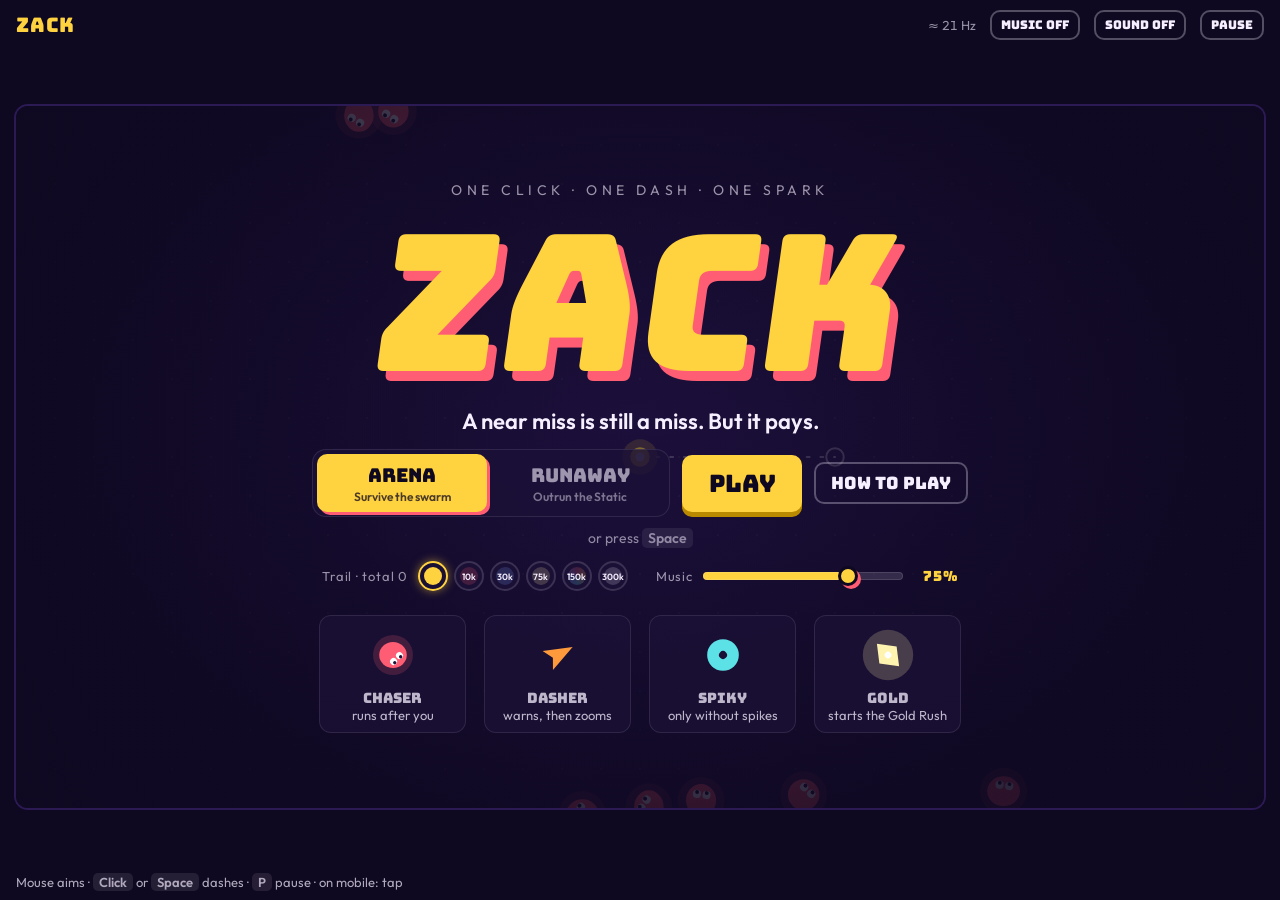
==== index.html @ 731ce170 "Neuer Modus Runaway (Endlos-Runner), Original heißt jetzt Arena - Moduswahl Arena/Runaway im Menü, e" ====
<!DOCTYPE html>
<html lang="en">
<head>
<meta charset="utf-8">
<meta name="viewport" content="width=device-width, initial-scale=1">
<title>Zack</title>
<link rel="preconnect" href="https://fonts.googleapis.com">
<link rel="preconnect" href="https://fonts.gstatic.com" crossorigin>
<link href="https://fonts.googleapis.com/css2?family=Bungee&family=Outfit:wght@400;600&display=swap" rel="stylesheet">
<link rel="stylesheet" href="css/style.css">
</head>
<body>
<div class="bar">
  <span class="name">ZACK</span>
  <span id="hz">– Hz</span>
  <button class="ghost" id="mus">Music off</button>
  <button class="ghost" id="snd">Sound off</button>
  <button class="ghost" id="pz">Pause</button>
</div>
<main id="main">
  <div class="stage" id="stage">
    <canvas id="cv" aria-label="Arena"></canvas>
    <div class="overlay menu-on" id="ov">
     <div class="screen" id="ovMenu">
      <p class="kicker">One click · one dash · one spark</p>
      <h1 class="logo" aria-label="Zack"><span style="--i:0">Z</span><span style="--i:1">A</span><span style="--i:2">C</span><span style="--i:3">K</span><i class="zap" aria-hidden="true"></i></h1>
      <p class="sub" id="tag">One click, one dash. Miss and you're a sitting duck.</p>
      <p class="best" id="mBest" hidden>Best <b id="mBestV">0</b></p>
      <div class="row">
        <div class="modes nostart" id="modes" role="radiogroup" aria-label="Mode">
          <button class="mode" role="radio" data-m="arena">Arena<small>Survive the swarm</small></button>
          <button class="mode" role="radio" data-m="run">Runaway<small>Outrun the Static</small></button>
        </div>
        <button class="primary" id="go">Play</button>
        <button class="ghost big" id="how" aria-expanded="false">How to play</button>
      </div>
      <p class="press">or press <kbd>Space</kbd></p>
      <div class="prefs">
        <div class="skins nostart" id="skins" role="radiogroup" aria-label="Trail color"></div>
        <label class="vol nostart" for="vol"><span>Music</span><input type="range" id="vol" min="0" max="100" step="1" value="75"><output id="volV" for="vol">75%</output></label>
      </div>
      <div class="cast nostart" id="cast">
        <figure><canvas data-k="d"></canvas><figcaption><b>Chaser</b>runs after you</figcaption></figure>
        <figure><canvas data-k="r"></canvas><figcaption><b>Dasher</b>warns, then zooms</figcaption></figure>
        <figure><canvas data-k="i"></canvas><figcaption><b>Spiky</b>only without spikes</figcaption></figure>
        <figure><canvas data-k="g"></canvas><figcaption><b>Gold</b>starts the Gold Rush</figcaption></figure>
      </div>
      <ul class="rules nostart" id="ovRules" hidden>
        <li><b>Aim and click:</b> you dash through everything on the line.</li>
        <li><b>Hits</b> recharge your dash instantly. A <b>miss</b> leaves you briefly defenseless.</li>
        <li><b>Keep the combo:</b> every 5 hits raise the multiplier. The ring around you runs down.</li>
        <li><b>Point blank pays double:</b> wait until the last moment for ×2.</li>
        <li>A <b>close call</b> earns points and time. When your combo runs out, it gets <b>cashed in</b>.</li>
        <li>At <b>×5, ×10, ×15</b> you hit <b>Overdrive</b>: longer dashes, no cooldown after misses.</li>
        <li>Only hit the icy-blue <b>Spikies</b> when their spikes are in. <b>Gold</b> starts the <b>Gold Rush</b>.</li>
        <li>A hit while the ring is <b>red</b>: <b>Clutch!</b> Enemies wearing a <b>crown</b> are worth ×5.</li>
        <li>Wipe the field for a <b>Clean Sweep</b> bonus. Every 30 s brings a new <b>level</b>.</li>
        <li>Your points add up across all runs and unlock new <b>trail colors</b>.</li>
        <li class="r"><b>Runaway:</b> the world scrolls – keep dashing right or <b>the Static</b> swallows you.</li>
        <li class="r"><b>Lasers</b> stop your dash – aim for the gap.</li>
        <li class="r">Dash <b>on the beat</b> for <b>Perfect</b> (hits ×2). Slip away from the Static at the last second: <b>Escape!</b></li>
        <li class="r">Every 400 m a new <b>zone</b>: faster, denser – and the music climbs with you.</li>
      </ul>
     </div>
     <div class="screen" id="ovResult" hidden>
      <h1 id="ovTitle">ZACK</h1>
      <p class="sub" id="ovSub"></p>
      <dl class="stats" id="ovStats">
        <div><dt id="dA">Best combo</dt><dd id="sCombo">0</dd></div>
        <div><dt id="dB">Kills</dt><dd id="sKills">0</dd></div>
        <div><dt id="dC">Accuracy</dt><dd id="sAcc">0%</dd></div>
        <div><dt id="dD">Time</dt><dd id="sTime">0 s</dd></div>
      </dl>
      <p class="unlock" id="ovUnlock"></p>
      <div class="row">
        <button class="primary" id="again">Again</button>
        <button class="ghost big" id="toMenu">Menu</button>
      </div>
     </div>
    </div>
  </div>
</main>
<div class="bar">
  <span class="hint">Mouse aims · <kbd>Click</kbd> or <kbd>Space</kbd> dashes · <kbd>P</kbd> pause · on mobile: tap</span>
</div>

<script src="js/core.js"></script>
<script src="js/music.js"></script>
<script src="js/rules.js"></script>
<script src="js/runaway.js"></script>
<script src="js/menu.js"></script>
<script src="js/update.js"></script>
<script src="js/render.js"></script>
<script src="js/main.js"></script>
</body>
</html>
---- css/style.css ----
/* Nachtviolette Arena, ein gelber Funke, korallrote Gegner. Eine Welt, ein Theme.
   Layout: schmale Kopfzeile, 16:9-Arena füllt den Rest, Hinweiszeile unten. */
:root{
  color-scheme:dark;
  --night:#0e0820;
  --arena:#1b1036;
  --spark:#ffd23f;
  --foe:#ff5d73;
  --ice:#5ce1e6;
  --ink:#f6efff;
  --font-display:"Bungee","Arial Black",Impact,sans-serif;
  --font-body:"Outfit",system-ui,-apple-system,"Segoe UI",sans-serif;
}
*{box-sizing:border-box}
html,body{height:100%;margin:0}
body{background:var(--night);color:var(--ink);font-family:var(--font-body);display:flex;flex-direction:column;gap:8px;padding:10px 16px;overflow:hidden;-webkit-user-select:none;user-select:none}
.bar{display:flex;flex-wrap:wrap;align-items:center;gap:6px 14px;font-size:13px}
.bar .name{font-family:var(--font-display);font-size:20px;color:var(--spark);margin-right:auto;letter-spacing:.04em}
.bar .hint{margin-right:auto;opacity:.7}
#hz{opacity:.6;font-variant-numeric:tabular-nums;min-width:7ch;text-align:right}
main{flex:1;min-height:0;display:grid;place-items:center}
.stage{position:relative;border-radius:12px;overflow:hidden;background:var(--arena);box-shadow:0 0 0 2px #2c1a55}
canvas{display:block;width:100%;height:100%;cursor:crosshair;touch-action:none}
.overlay{position:absolute;inset:0;display:flex;flex-direction:column;align-items:center;justify-content:center;gap:clamp(6px,1.4vw,14px);padding:4%;text-align:center;background:rgba(14,8,32,.78)}
.overlay[hidden]{display:none}
.overlay h1{font-family:var(--font-display);font-weight:400;margin:0;line-height:.95;font-size:clamp(34px,9vw,110px);color:var(--spark);transform:skewX(-8deg);text-shadow:.05em .05em 0 var(--foe);text-wrap:balance}
.overlay .sub{margin:0;font-size:clamp(14px,2.1vw,22px);font-weight:600;max-width:40ch}
.overlay .rules{margin:0;padding:0;list-style:none;display:grid;gap:4px;font-size:clamp(12px,1.6vw,17px);opacity:.9;max-width:52ch}
.overlay .rules b{color:var(--spark);font-weight:600}
.stats{display:grid;grid-template-columns:repeat(4,auto);gap:4px clamp(14px,3vw,36px);font-variant-numeric:tabular-nums}
.stats[hidden]{display:none}
.stats div{display:flex;flex-direction:column-reverse;align-items:center}
.stats dt{font-size:clamp(10px,1.2vw,13px);text-transform:uppercase;letter-spacing:.1em;opacity:.65}
.stats dd{margin:0;font-family:var(--font-display);font-size:clamp(16px,2.6vw,30px)}
button{font-family:var(--font-display);border:0;border-radius:10px;cursor:pointer;touch-action:manipulation}
button:focus-visible{outline:3px solid var(--ice);outline-offset:3px}
button.primary{font-size:clamp(16px,2.4vw,24px);padding:.55em 1.1em;color:var(--night);background:var(--spark);box-shadow:0 5px 0 #b98a00}
button.primary:active{transform:translateY(4px);box-shadow:0 1px 0 #b98a00}
button.ghost{font-size:12px;padding:7px 11px;background:transparent;color:var(--ink);box-shadow:inset 0 0 0 2px rgba(246,239,255,.3)}
kbd{font-family:var(--font-body);font-weight:600;background:rgba(246,239,255,.14);border-radius:5px;padding:1px 6px}
/* ---------- Menü ---------- */
.overlay{overflow:auto}
.overlay.menu-on{background:radial-gradient(ellipse at 50% 45%,rgba(14,8,32,.5),rgba(14,8,32,.88) 75%)}
.screen{display:flex;flex-direction:column;align-items:center;gap:inherit;max-width:100%;margin:auto 0}
.overlay{justify-content:flex-start}
.overlay.how .logo{font-size:clamp(34px,7vw,84px)}
.overlay.how .kicker,.overlay.how #tag,.overlay.how .press,.overlay.how .best{display:none}
.overlay.how .rules{max-width:min(92ch,100%);grid-template-columns:1fr 1fr;column-gap:24px;font-size:clamp(11px,1.4vw,15px)}
@media (max-width:640px){.overlay.how .rules{grid-template-columns:1fr}}
/* Kleines Spielfeld (z. B. Handy hochkant): nur Logo, Spruch und Knöpfe */
.stage{container-type:size}
@container (max-height:420px){
  .kicker,.press,.cast{display:none!important}
  .overlay h1.logo{font-size:30cqh}
  .overlay:not(.how) #tag{font-size:max(12px,6cqh)}
}
.screen[hidden]{display:none}
.kicker{margin:0;font-size:clamp(10px,1.3vw,14px);letter-spacing:.32em;text-transform:uppercase;opacity:.6}
.overlay h1.logo{position:relative;font-size:clamp(56px,15vw,190px);padding:0 .12em;text-shadow:none}
.logo span{display:inline-block;text-shadow:.05em .05em 0 var(--foe);
  animation:pop .55s cubic-bezier(.2,1.7,.4,1) calc(var(--i)*80ms) both,kick 3.2s calc(1.1s + var(--i)*45ms) infinite}
.zap{position:absolute;left:-6%;right:-6%;top:52%;height:.075em;border-radius:1em;pointer-events:none;
  background:linear-gradient(90deg,transparent,#fff 30%,var(--spark) 70%,transparent);box-shadow:0 0 .25em var(--spark);
  transform-origin:left center;transform:rotate(-7deg) scaleX(0);animation:zap 3.2s 1s infinite}
@keyframes pop{0%{transform:translateY(.5em) scale(.3);opacity:0}100%{transform:none;opacity:1}}
@keyframes kick{0%,10%,100%{transform:none;color:var(--spark)}4%{transform:translateY(-.07em) scale(1.08);color:#fff}}
@keyframes zap{0%{transform:rotate(-7deg) scaleX(0);opacity:1}5%{transform:rotate(-7deg) scaleX(1);opacity:1}14%,100%{transform:rotate(-7deg) scaleX(1);opacity:0}}
.best{margin:0;font-size:clamp(12px,1.5vw,16px);padding:.3em .9em;border-radius:99px;background:rgba(255,210,63,.12);box-shadow:inset 0 0 0 1px rgba(255,210,63,.4)}
.best b{font-family:var(--font-display);font-weight:400;color:var(--spark);margin-left:.4em}
.row{display:flex;flex-wrap:wrap;gap:12px;justify-content:center;align-items:center}
button.ghost.big{font-size:clamp(13px,1.7vw,17px);padding:.6em 1em}
.press{margin:-2px 0 0;font-size:clamp(11px,1.3vw,14px);opacity:.55;animation:blink 1.6s ease-in-out infinite}
@keyframes blink{50%{opacity:.25}}
.cast{display:grid;grid-template-columns:repeat(4,minmax(0,1fr));gap:clamp(6px,1.5vw,18px);margin-top:clamp(2px,1vw,10px)}
.cast[hidden]{display:none}
.cast figure{margin:0;display:flex;flex-direction:column;align-items:center;gap:4px;padding:clamp(6px,1vw,10px) clamp(6px,1.2vw,14px);
  border-radius:12px;background:rgba(27,16,54,.75);box-shadow:inset 0 0 0 1px rgba(246,239,255,.1)}
.cast canvas{width:clamp(36px,5vw,60px);height:clamp(36px,5vw,60px);cursor:default}
.cast figcaption{font-size:clamp(10px,1.2vw,13px);opacity:.75;line-height:1.25}
.cast figcaption b{display:block;font-family:var(--font-display);font-weight:400;font-size:1.1em;color:var(--ink);opacity:1}
.rules{padding:clamp(8px,1.4vw,14px) clamp(12px,2vw,20px)!important;border-radius:12px;background:rgba(27,16,54,.75);text-align:left}
.rules[hidden]{display:none}
@media (prefers-reduced-motion:reduce){.logo span,.press{animation:none}.zap{display:none}}
/* ---------- Spurfarben ---------- */
.skins{display:flex;flex-wrap:wrap;align-items:center;justify-content:center;gap:6px}
.skins .lbl{font-size:clamp(10px,1.2vw,13px);opacity:.6;margin-right:4px;letter-spacing:.06em}
button.skin{position:relative;width:30px;height:30px;padding:0;border-radius:50%;background:rgba(27,16,54,.8);box-shadow:inset 0 0 0 2px rgba(246,239,255,.15)}
button.skin i{position:absolute;inset:6px;border-radius:50%}
button.skin.on{box-shadow:inset 0 0 0 2px var(--spark),0 0 10px rgba(255,210,63,.5)}
button.skin:disabled{cursor:not-allowed}
button.skin:disabled i{opacity:.18}
button.skin small{position:absolute;inset:0;display:grid;place-items:center;font-family:var(--font-body);font-weight:600;font-size:9px;color:var(--ink)}
.overlay.how .skins{display:none}
.unlock{margin:0;font-size:clamp(12px,1.5vw,16px);opacity:.8}
.unlock b{color:var(--spark)}
.unlock.new{opacity:1;padding:.35em .9em;border-radius:99px;background:rgba(255,210,63,.14);box-shadow:inset 0 0 0 1px rgba(255,210,63,.5);animation:blink 1.2s ease-in-out 3}
/* ---------- Moduswahl ---------- */
.modes{display:flex;gap:8px;padding:5px;border-radius:14px;background:rgba(27,16,54,.8);box-shadow:inset 0 0 0 1px rgba(246,239,255,.1)}
button.mode{display:flex;flex-direction:column;align-items:center;gap:1px;min-width:clamp(110px,15vw,170px);padding:.45em 1em;font-size:clamp(14px,1.8vw,19px);
  color:var(--ink);background:transparent;border-radius:10px;opacity:.6;transition:opacity .15s,background .15s}
button.mode small{font-family:var(--font-body);font-weight:600;font-size:clamp(10px,1.1vw,12px);opacity:.75}
button.mode:hover{opacity:.9}
button.mode[aria-checked="true"]{opacity:1;color:var(--night);background:var(--spark);box-shadow:3px 3px 0 var(--foe)}
.overlay.how .modes{display:none}
#ovRules li.r{display:none}
.overlay.m-run #ovRules li.r{display:list-item}
/* ---------- Musik-Regler ---------- */
.prefs{display:flex;flex-wrap:wrap;align-items:center;justify-content:center;gap:8px clamp(14px,2.5vw,28px)}
.overlay.how .prefs{display:none}
.vol{display:flex;align-items:center;gap:10px;font-size:clamp(10px,1.2vw,13px);letter-spacing:.06em;cursor:default}
.vol span{opacity:.6}
.vol output{font-family:var(--font-display);font-size:clamp(11px,1.3vw,14px);color:var(--spark);min-width:4.5ch;text-align:right;font-variant-numeric:tabular-nums}
.vol input{--v:75%;-webkit-appearance:none;appearance:none;width:clamp(120px,18vw,200px);height:22px;margin:0;background:transparent;cursor:pointer}
.vol input:focus-visible{outline:3px solid var(--ice);outline-offset:4px;border-radius:99px}
.vol input::-webkit-slider-runnable-track{height:8px;border-radius:99px;background:linear-gradient(90deg,var(--spark) var(--v),rgba(246,239,255,.14) var(--v));box-shadow:inset 0 0 0 1px rgba(246,239,255,.12)}
.vol input::-moz-range-track{height:8px;border-radius:99px;background:rgba(246,239,255,.14)}
.vol input::-moz-range-progress{height:8px;border-radius:99px;background:var(--spark)}
.vol input::-webkit-slider-thumb{-webkit-appearance:none;width:20px;height:20px;margin-top:-6px;border-radius:50%;background:var(--spark);border:3px solid var(--night);box-shadow:3px 3px 0 var(--foe)}
.vol input::-moz-range-thumb{width:14px;height:14px;border-radius:50%;background:var(--spark);border:3px solid var(--night);box-shadow:3px 3px 0 var(--foe)}
.vol input:active::-webkit-slider-thumb{transform:scale(1.15)}
.vol.off output{color:var(--ink);opacity:.5}
.overlay.how .vol{display:none}
@container (max-height:420px){.skins,.vol{display:none!important}}
@container (max-height:600px){.kicker{display:none}}
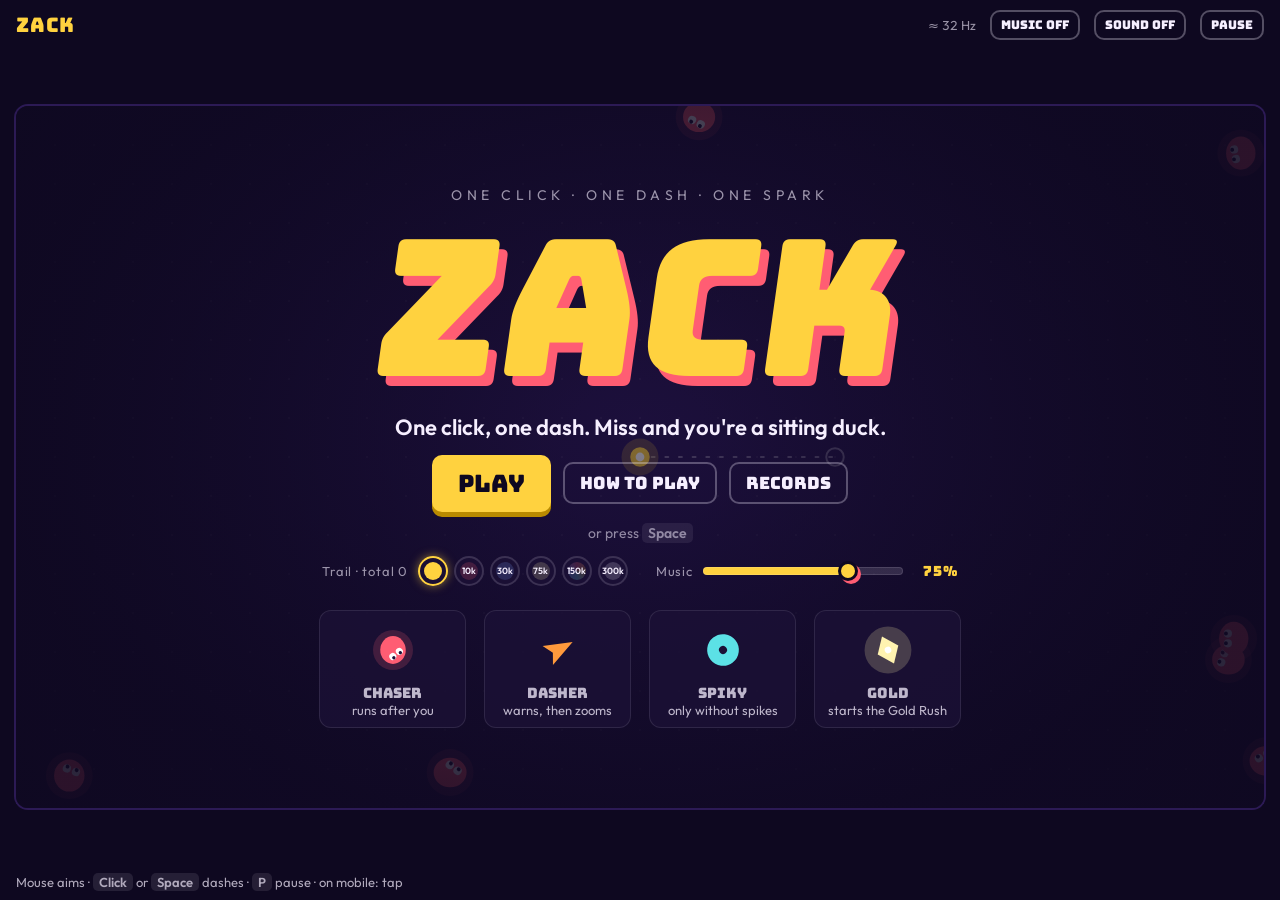
==== commit f3956dbf: "Arena in Wellen, Shockwave, Records-Seite - Wellen statt Levels: Welle endet beim Räumen, Zeit gegen" ====
--- a/index.html
+++ b/index.html
@@ -27,12 +27,9 @@
       <p class="sub" id="tag">One click, one dash. Miss and you're a sitting duck.</p>
       <p class="best" id="mBest" hidden>Best <b id="mBestV">0</b></p>
       <div class="row">
-        <div class="modes nostart" id="modes" role="radiogroup" aria-label="Mode">
-          <button class="mode" role="radio" data-m="arena">Arena<small>Survive the swarm</small></button>
-          <button class="mode" role="radio" data-m="run">Runaway<small>Outrun the Static</small></button>
-        </div>
         <button class="primary" id="go">Play</button>
         <button class="ghost big" id="how" aria-expanded="false">How to play</button>
+        <button class="ghost big" id="rec">Records</button>
       </div>
       <p class="press">or press <kbd>Space</kbd></p>
       <div class="prefs">
@@ -54,23 +51,26 @@
         <li>At <b>×5, ×10, ×15</b> you hit <b>Overdrive</b>: longer dashes, no cooldown after misses.</li>
         <li>Only hit the icy-blue <b>Spikies</b> when their spikes are in. <b>Gold</b> starts the <b>Gold Rush</b>.</li>
         <li>A hit while the ring is <b>red</b>: <b>Clutch!</b> Enemies wearing a <b>crown</b> are worth ×5.</li>
-        <li>Wipe the field for a <b>Clean Sweep</b> bonus. Every 30 s brings a new <b>level</b>.</li>
+        <li>Enemies come in <b>waves</b>. Clear a wave fast: <b>time bonus</b> – beat the <b>par time</b> and the next wave brings a <b>Shockwave</b>.</li>
+        <li>Grab the icy crystal: your next dash <b>explodes</b> where it lands and takes everything around with it.</li>
         <li>Your points add up across all runs and unlock new <b>trail colors</b>.</li>
-        <li class="r"><b>Runaway:</b> the world scrolls – keep dashing right or <b>the Static</b> swallows you.</li>
-        <li class="r"><b>Lasers</b> stop your dash – aim for the gap.</li>
-        <li class="r">Dash <b>on the beat</b> for <b>Perfect</b> (hits ×2). Slip away from the Static at the last second: <b>Escape!</b></li>
-        <li class="r">Every 400 m a new <b>zone</b>: faster, denser – and the music climbs with you.</li>
       </ul>
+     </div>
+     <div class="screen recs nostart" id="ovRecords" hidden>
+      <div class="rhead"><h2 class="rtitle">Records</h2><button class="ghost big" id="recBack">Back</button></div>
+      <div id="recBody"></div>
      </div>
      <div class="screen" id="ovResult" hidden>
       <h1 id="ovTitle">ZACK</h1>
       <p class="sub" id="ovSub"></p>
       <dl class="stats" id="ovStats">
-        <div><dt id="dA">Best combo</dt><dd id="sCombo">0</dd></div>
-        <div><dt id="dB">Kills</dt><dd id="sKills">0</dd></div>
-        <div><dt id="dC">Accuracy</dt><dd id="sAcc">0%</dd></div>
-        <div><dt id="dD">Time</dt><dd id="sTime">0 s</dd></div>
+        <div><dt>Wave</dt><dd id="sWave">1</dd></div>
+        <div><dt>Best combo</dt><dd id="sCombo">0</dd></div>
+        <div><dt>Kills</dt><dd id="sKills">0</dd></div>
+        <div><dt>Accuracy</dt><dd id="sAcc">0%</dd></div>
+        <div><dt>Time</dt><dd id="sTime">0 s</dd></div>
       </dl>
+      <p class="news" id="ovNews" hidden></p>
       <p class="unlock" id="ovUnlock"></p>
       <div class="row">
         <button class="primary" id="again">Again</button>
@@ -87,7 +87,8 @@
 <script src="js/core.js"></script>
 <script src="js/music.js"></script>
 <script src="js/rules.js"></script>
-<script src="js/runaway.js"></script>
+<script src="js/waves.js"></script>
+<script src="js/records.js"></script>
 <script src="js/menu.js"></script>
 <script src="js/update.js"></script>
 <script src="js/render.js"></script>
--- a/css/style.css
+++ b/css/style.css
@@ -27,7 +27,7 @@
 .overlay .sub{margin:0;font-size:clamp(14px,2.1vw,22px);font-weight:600;max-width:40ch}
 .overlay .rules{margin:0;padding:0;list-style:none;display:grid;gap:4px;font-size:clamp(12px,1.6vw,17px);opacity:.9;max-width:52ch}
 .overlay .rules b{color:var(--spark);font-weight:600}
-.stats{display:grid;grid-template-columns:repeat(4,auto);gap:4px clamp(14px,3vw,36px);font-variant-numeric:tabular-nums}
+.stats{display:grid;grid-template-columns:repeat(5,auto);gap:4px clamp(14px,3vw,36px);font-variant-numeric:tabular-nums}
 .stats[hidden]{display:none}
 .stats div{display:flex;flex-direction:column-reverse;align-items:center}
 .stats dt{font-size:clamp(10px,1.2vw,13px);text-transform:uppercase;letter-spacing:.1em;opacity:.65}
@@ -94,16 +94,36 @@
 .unlock{margin:0;font-size:clamp(12px,1.5vw,16px);opacity:.8}
 .unlock b{color:var(--spark)}
 .unlock.new{opacity:1;padding:.35em .9em;border-radius:99px;background:rgba(255,210,63,.14);box-shadow:inset 0 0 0 1px rgba(255,210,63,.5);animation:blink 1.2s ease-in-out 3}
-/* ---------- Moduswahl ---------- */
-.modes{display:flex;gap:8px;padding:5px;border-radius:14px;background:rgba(27,16,54,.8);box-shadow:inset 0 0 0 1px rgba(246,239,255,.1)}
-button.mode{display:flex;flex-direction:column;align-items:center;gap:1px;min-width:clamp(110px,15vw,170px);padding:.45em 1em;font-size:clamp(14px,1.8vw,19px);
-  color:var(--ink);background:transparent;border-radius:10px;opacity:.6;transition:opacity .15s,background .15s}
-button.mode small{font-family:var(--font-body);font-weight:600;font-size:clamp(10px,1.1vw,12px);opacity:.75}
-button.mode:hover{opacity:.9}
-button.mode[aria-checked="true"]{opacity:1;color:var(--night);background:var(--spark);box-shadow:3px 3px 0 var(--foe)}
-.overlay.how .modes{display:none}
-#ovRules li.r{display:none}
-.overlay.m-run #ovRules li.r{display:list-item}
+/* ---------- Records ---------- */
+.recs{width:min(860px,100%);gap:12px!important}
+.overlay.rec-on{background:rgba(14,8,32,.94)}
+.rhead{display:flex;align-items:center;justify-content:space-between;gap:12px;width:100%}
+.rtitle{font-family:var(--font-display);font-weight:400;margin:0;font-size:clamp(28px,5vw,52px);color:var(--spark);transform:skewX(-8deg);text-shadow:.05em .05em 0 var(--foe)}
+.recs h3{font-family:var(--font-display);font-weight:400;font-size:clamp(12px,1.4vw,15px);letter-spacing:.08em;opacity:.7;margin:6px 0 0;align-self:flex-start}
+#recBody{display:flex;flex-direction:column;gap:10px;width:100%}
+.rcards{display:grid;grid-template-columns:repeat(auto-fit,minmax(118px,1fr));gap:8px}
+.rc{background:rgba(27,16,54,.85);border-radius:12px;padding:8px 10px;box-shadow:inset 0 0 0 1px rgba(246,239,255,.1);display:flex;flex-direction:column;align-items:center}
+.rc span{font-size:11px;letter-spacing:.08em;text-transform:uppercase;opacity:.6}
+.rc b{font-family:var(--font-display);font-weight:400;font-size:clamp(18px,2.4vw,26px);color:var(--spark)}
+.rc small{font-size:11px;opacity:.55}
+.rtw{overflow-x:auto;border-radius:12px;box-shadow:inset 0 0 0 1px rgba(246,239,255,.1)}
+.rtab{width:100%;border-collapse:collapse;font-size:clamp(11px,1.3vw,14px);font-variant-numeric:tabular-nums}
+.rtab th,.rtab td{padding:5px 10px;text-align:right;border-bottom:1px solid rgba(246,239,255,.07)}
+.rtab th{font-size:11px;letter-spacing:.08em;text-transform:uppercase;opacity:.6;font-weight:600}
+.rtab td:first-child,.rtab th:first-child{text-align:center}
+.rtab tr.first td{color:var(--spark);font-weight:600}
+.wgrid{display:grid;grid-template-columns:repeat(auto-fill,minmax(92px,1fr));gap:6px}
+.wv{background:rgba(27,16,54,.85);border-radius:10px;padding:6px 8px;display:flex;flex-direction:column;align-items:center;box-shadow:inset 0 0 0 1px rgba(246,239,255,.08)}
+.wv span{font-size:11px;opacity:.6}
+.wv b{font-family:var(--font-display);font-weight:400;font-size:16px}
+.wv small{font-size:10px;opacity:.5}
+.wv.ok{box-shadow:inset 0 0 0 1px rgba(92,225,230,.6)}
+.wv.ok b,.wv.ok small{color:var(--ice);opacity:1}
+.career{margin:2px 0 0;font-size:13px;opacity:.6;text-align:center}
+.empty{margin:20px 0;opacity:.7}
+.news{display:flex;flex-wrap:wrap;gap:6px;justify-content:center;margin:0}
+.news[hidden]{display:none}
+.news span{font-size:clamp(11px,1.3vw,14px);font-weight:600;padding:.25em .8em;border-radius:99px;background:rgba(92,225,230,.14);color:var(--ice);box-shadow:inset 0 0 0 1px rgba(92,225,230,.5)}
 /* ---------- Musik-Regler ---------- */
 .prefs{display:flex;flex-wrap:wrap;align-items:center;justify-content:center;gap:8px clamp(14px,2.5vw,28px)}
 .overlay.how .prefs{display:none}
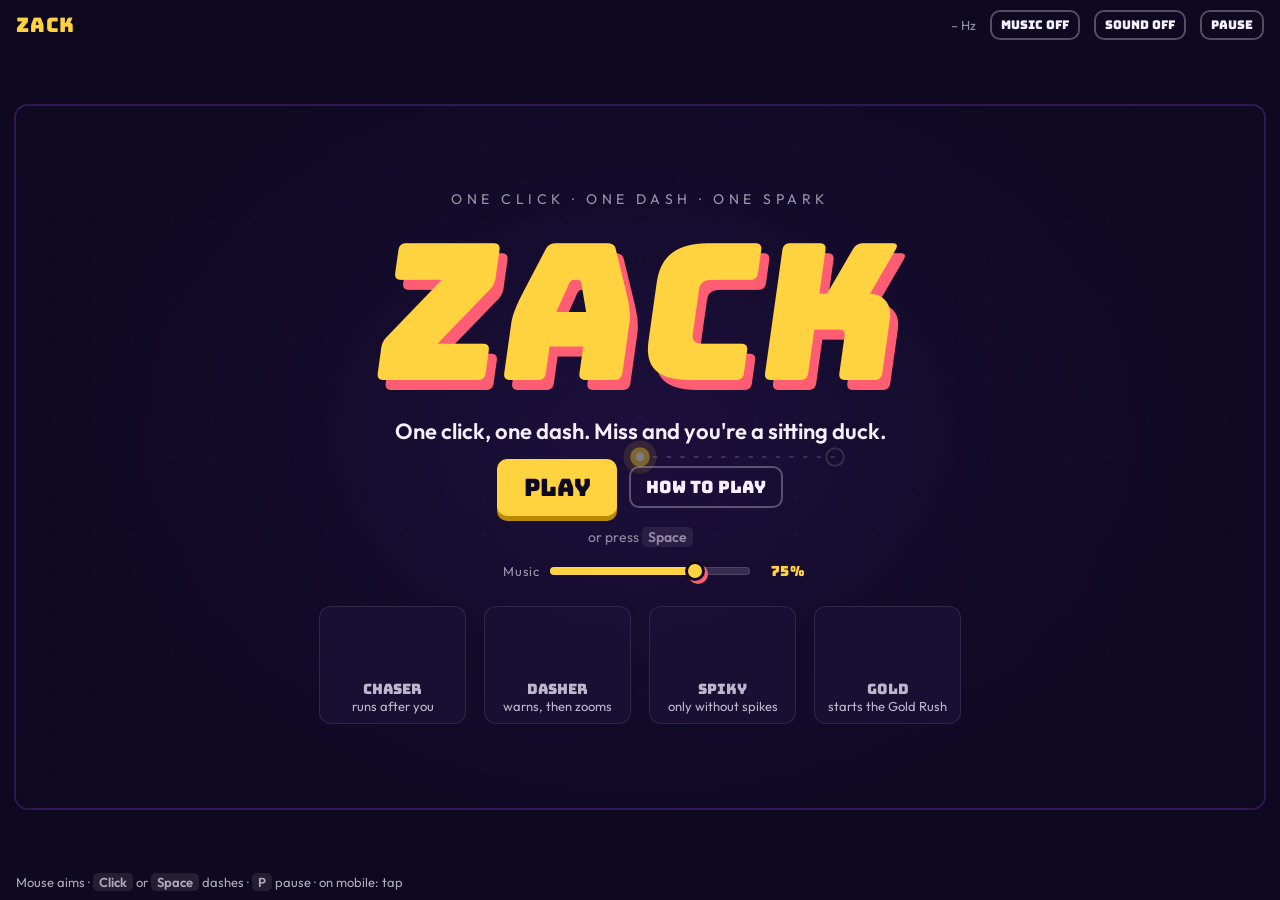
==== commit 828b2c01: "Neues seltenes Power-up: Untouchable - Weißer Stern (erstmals nach 22-32 s, dann alle 40-60 s, bleib" ====
--- a/index.html
+++ b/index.html
@@ -29,7 +29,6 @@
       <div class="row">
         <button class="primary" id="go">Play</button>
         <button class="ghost big" id="how" aria-expanded="false">How to play</button>
-        <button class="ghost big" id="rec">Records</button>
       </div>
       <p class="press">or press <kbd>Space</kbd></p>
       <div class="prefs">
@@ -51,26 +50,20 @@
         <li>At <b>×5, ×10, ×15</b> you hit <b>Overdrive</b>: longer dashes, no cooldown after misses.</li>
         <li>Only hit the icy-blue <b>Spikies</b> when their spikes are in. <b>Gold</b> starts the <b>Gold Rush</b>.</li>
         <li>A hit while the ring is <b>red</b>: <b>Clutch!</b> Enemies wearing a <b>crown</b> are worth ×5.</li>
-        <li>Enemies come in <b>waves</b>. Clear a wave fast: <b>time bonus</b> – beat the <b>par time</b> and the next wave brings a <b>Shockwave</b>.</li>
-        <li>Grab the icy crystal: your next dash <b>explodes</b> where it lands and takes everything around with it.</li>
+        <li>Wipe the field for a <b>Clean Sweep</b> bonus. Every 30 s brings a new <b>level</b>.</li>
+        <li>Rare white <b>star</b>: <b>Untouchable</b> for 6 s – enemies that touch you burst and count as hits.</li>
         <li>Your points add up across all runs and unlock new <b>trail colors</b>.</li>
       </ul>
-     </div>
-     <div class="screen recs nostart" id="ovRecords" hidden>
-      <div class="rhead"><h2 class="rtitle">Records</h2><button class="ghost big" id="recBack">Back</button></div>
-      <div id="recBody"></div>
      </div>
      <div class="screen" id="ovResult" hidden>
       <h1 id="ovTitle">ZACK</h1>
       <p class="sub" id="ovSub"></p>
       <dl class="stats" id="ovStats">
-        <div><dt>Wave</dt><dd id="sWave">1</dd></div>
         <div><dt>Best combo</dt><dd id="sCombo">0</dd></div>
         <div><dt>Kills</dt><dd id="sKills">0</dd></div>
         <div><dt>Accuracy</dt><dd id="sAcc">0%</dd></div>
         <div><dt>Time</dt><dd id="sTime">0 s</dd></div>
       </dl>
-      <p class="news" id="ovNews" hidden></p>
       <p class="unlock" id="ovUnlock"></p>
       <div class="row">
         <button class="primary" id="again">Again</button>
@@ -87,8 +80,6 @@
 <script src="js/core.js"></script>
 <script src="js/music.js"></script>
 <script src="js/rules.js"></script>
-<script src="js/waves.js"></script>
-<script src="js/records.js"></script>
 <script src="js/menu.js"></script>
 <script src="js/update.js"></script>
 <script src="js/render.js"></script>
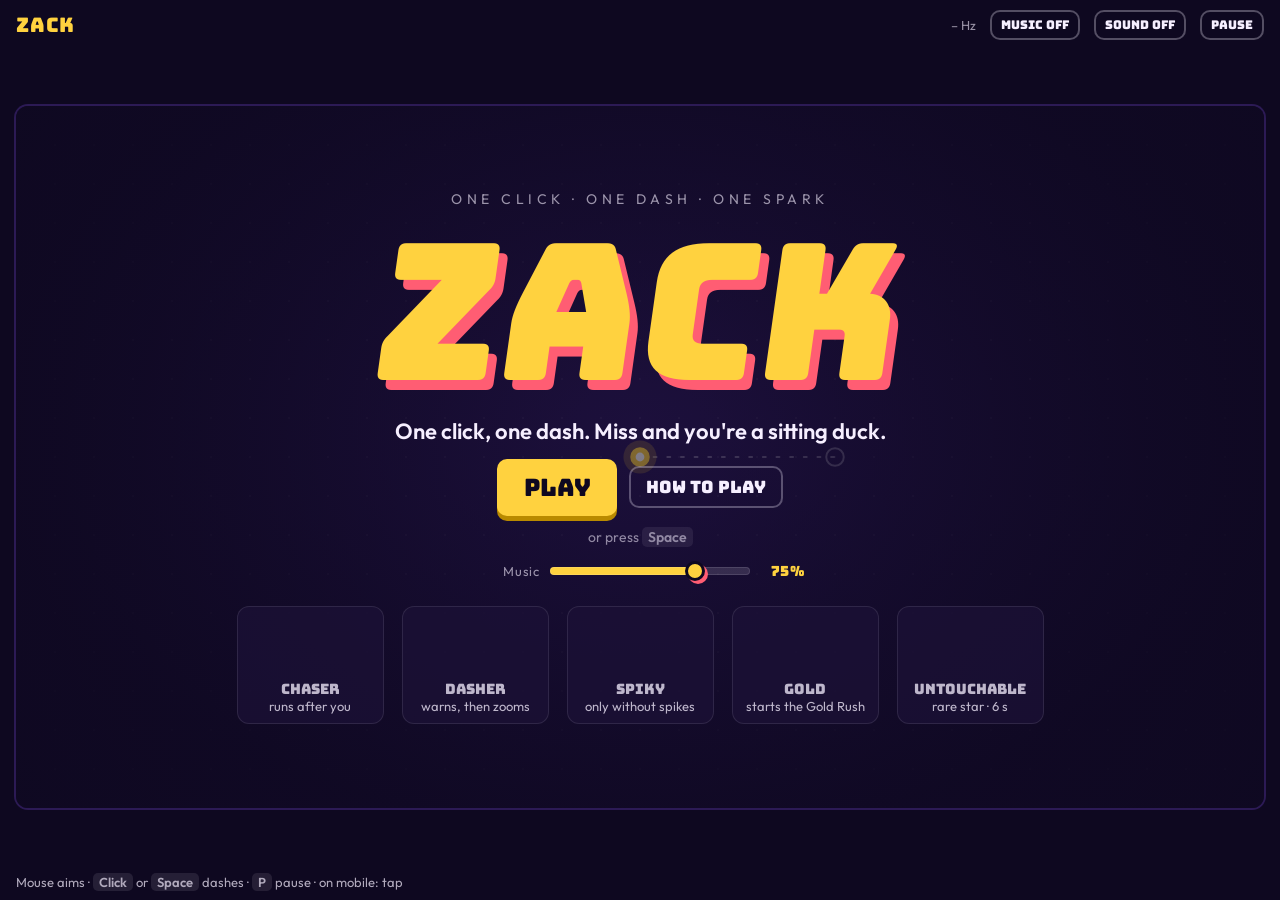
==== commit 668d693c: "Menü: Untouchable als fünfte Karte in der Gegner-Vorschau Co-Authored-By: Claude Opus 5.5 <noreply@a" ====
--- a/index.html
+++ b/index.html
@@ -40,6 +40,7 @@
         <figure><canvas data-k="r"></canvas><figcaption><b>Dasher</b>warns, then zooms</figcaption></figure>
         <figure><canvas data-k="i"></canvas><figcaption><b>Spiky</b>only without spikes</figcaption></figure>
         <figure><canvas data-k="g"></canvas><figcaption><b>Gold</b>starts the Gold Rush</figcaption></figure>
+        <figure><canvas data-k="u"></canvas><figcaption><b>Untouchable</b>rare star · 6 s</figcaption></figure>
       </div>
       <ul class="rules nostart" id="ovRules" hidden>
         <li><b>Aim and click:</b> you dash through everything on the line.</li>
--- a/css/style.css
+++ b/css/style.css
@@ -27,7 +27,7 @@
 .overlay .sub{margin:0;font-size:clamp(14px,2.1vw,22px);font-weight:600;max-width:40ch}
 .overlay .rules{margin:0;padding:0;list-style:none;display:grid;gap:4px;font-size:clamp(12px,1.6vw,17px);opacity:.9;max-width:52ch}
 .overlay .rules b{color:var(--spark);font-weight:600}
-.stats{display:grid;grid-template-columns:repeat(5,auto);gap:4px clamp(14px,3vw,36px);font-variant-numeric:tabular-nums}
+.stats{display:grid;grid-template-columns:repeat(4,auto);gap:4px clamp(14px,3vw,36px);font-variant-numeric:tabular-nums}
 .stats[hidden]{display:none}
 .stats div{display:flex;flex-direction:column-reverse;align-items:center}
 .stats dt{font-size:clamp(10px,1.2vw,13px);text-transform:uppercase;letter-spacing:.1em;opacity:.65}
@@ -71,7 +71,7 @@
 button.ghost.big{font-size:clamp(13px,1.7vw,17px);padding:.6em 1em}
 .press{margin:-2px 0 0;font-size:clamp(11px,1.3vw,14px);opacity:.55;animation:blink 1.6s ease-in-out infinite}
 @keyframes blink{50%{opacity:.25}}
-.cast{display:grid;grid-template-columns:repeat(4,minmax(0,1fr));gap:clamp(6px,1.5vw,18px);margin-top:clamp(2px,1vw,10px)}
+.cast{display:grid;grid-template-columns:repeat(5,minmax(0,1fr));gap:clamp(6px,1.5vw,18px);margin-top:clamp(2px,1vw,10px)}
 .cast[hidden]{display:none}
 .cast figure{margin:0;display:flex;flex-direction:column;align-items:center;gap:4px;padding:clamp(6px,1vw,10px) clamp(6px,1.2vw,14px);
   border-radius:12px;background:rgba(27,16,54,.75);box-shadow:inset 0 0 0 1px rgba(246,239,255,.1)}
@@ -94,36 +94,6 @@
 .unlock{margin:0;font-size:clamp(12px,1.5vw,16px);opacity:.8}
 .unlock b{color:var(--spark)}
 .unlock.new{opacity:1;padding:.35em .9em;border-radius:99px;background:rgba(255,210,63,.14);box-shadow:inset 0 0 0 1px rgba(255,210,63,.5);animation:blink 1.2s ease-in-out 3}
-/* ---------- Records ---------- */
-.recs{width:min(860px,100%);gap:12px!important}
-.overlay.rec-on{background:rgba(14,8,32,.94)}
-.rhead{display:flex;align-items:center;justify-content:space-between;gap:12px;width:100%}
-.rtitle{font-family:var(--font-display);font-weight:400;margin:0;font-size:clamp(28px,5vw,52px);color:var(--spark);transform:skewX(-8deg);text-shadow:.05em .05em 0 var(--foe)}
-.recs h3{font-family:var(--font-display);font-weight:400;font-size:clamp(12px,1.4vw,15px);letter-spacing:.08em;opacity:.7;margin:6px 0 0;align-self:flex-start}
-#recBody{display:flex;flex-direction:column;gap:10px;width:100%}
-.rcards{display:grid;grid-template-columns:repeat(auto-fit,minmax(118px,1fr));gap:8px}
-.rc{background:rgba(27,16,54,.85);border-radius:12px;padding:8px 10px;box-shadow:inset 0 0 0 1px rgba(246,239,255,.1);display:flex;flex-direction:column;align-items:center}
-.rc span{font-size:11px;letter-spacing:.08em;text-transform:uppercase;opacity:.6}
-.rc b{font-family:var(--font-display);font-weight:400;font-size:clamp(18px,2.4vw,26px);color:var(--spark)}
-.rc small{font-size:11px;opacity:.55}
-.rtw{overflow-x:auto;border-radius:12px;box-shadow:inset 0 0 0 1px rgba(246,239,255,.1)}
-.rtab{width:100%;border-collapse:collapse;font-size:clamp(11px,1.3vw,14px);font-variant-numeric:tabular-nums}
-.rtab th,.rtab td{padding:5px 10px;text-align:right;border-bottom:1px solid rgba(246,239,255,.07)}
-.rtab th{font-size:11px;letter-spacing:.08em;text-transform:uppercase;opacity:.6;font-weight:600}
-.rtab td:first-child,.rtab th:first-child{text-align:center}
-.rtab tr.first td{color:var(--spark);font-weight:600}
-.wgrid{display:grid;grid-template-columns:repeat(auto-fill,minmax(92px,1fr));gap:6px}
-.wv{background:rgba(27,16,54,.85);border-radius:10px;padding:6px 8px;display:flex;flex-direction:column;align-items:center;box-shadow:inset 0 0 0 1px rgba(246,239,255,.08)}
-.wv span{font-size:11px;opacity:.6}
-.wv b{font-family:var(--font-display);font-weight:400;font-size:16px}
-.wv small{font-size:10px;opacity:.5}
-.wv.ok{box-shadow:inset 0 0 0 1px rgba(92,225,230,.6)}
-.wv.ok b,.wv.ok small{color:var(--ice);opacity:1}
-.career{margin:2px 0 0;font-size:13px;opacity:.6;text-align:center}
-.empty{margin:20px 0;opacity:.7}
-.news{display:flex;flex-wrap:wrap;gap:6px;justify-content:center;margin:0}
-.news[hidden]{display:none}
-.news span{font-size:clamp(11px,1.3vw,14px);font-weight:600;padding:.25em .8em;border-radius:99px;background:rgba(92,225,230,.14);color:var(--ice);box-shadow:inset 0 0 0 1px rgba(92,225,230,.5)}
 /* ---------- Musik-Regler ---------- */
 .prefs{display:flex;flex-wrap:wrap;align-items:center;justify-content:center;gap:8px clamp(14px,2.5vw,28px)}
 .overlay.how .prefs{display:none}
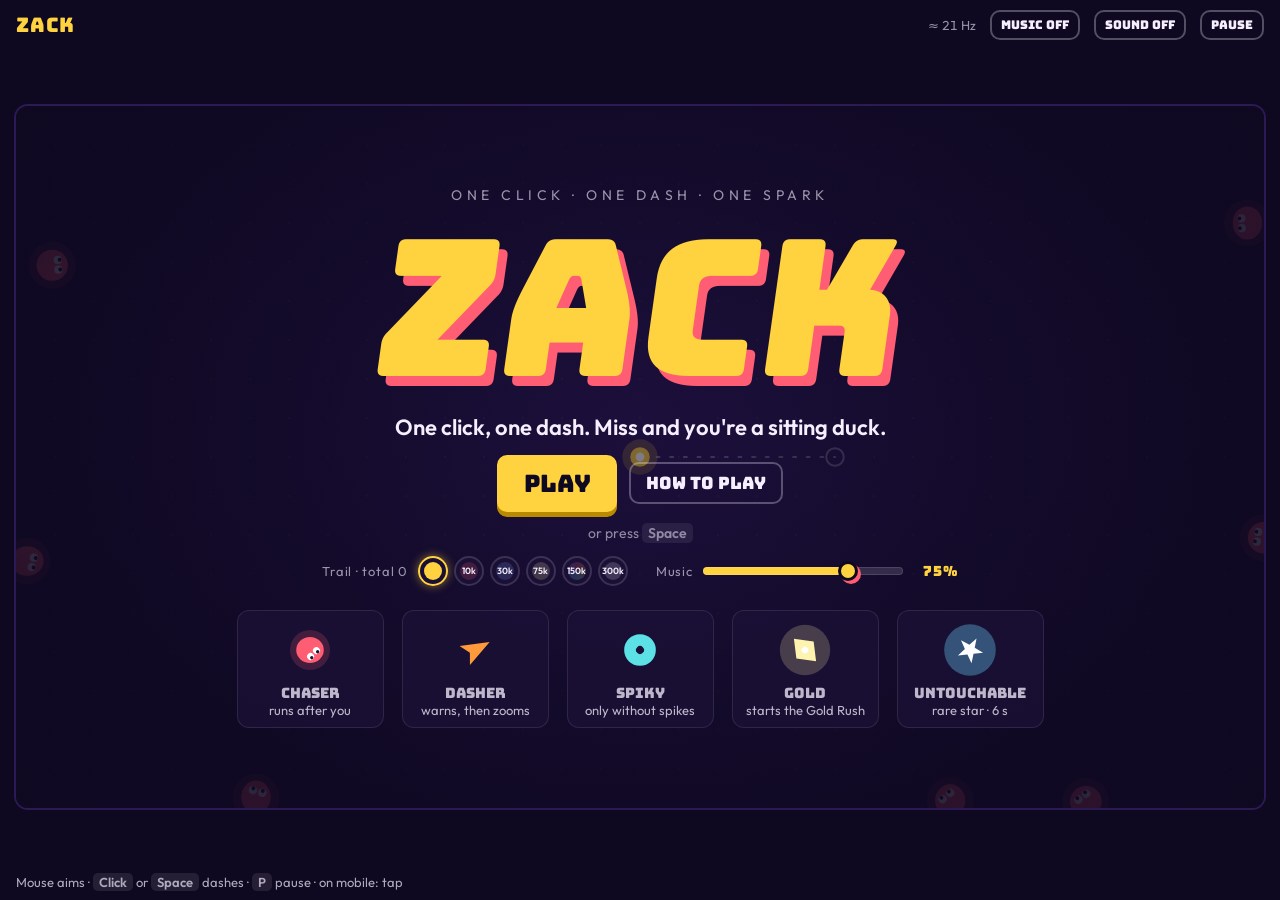
==== commit 6209a5fa: "Ergebnis- und Pause-Screen überarbeitet - Ergebnis: kleine Animation des Gegners, der dich erwischt " ====
--- a/index.html
+++ b/index.html
@@ -56,13 +56,27 @@
         <li>Your points add up across all runs and unlock new <b>trail colors</b>.</li>
       </ul>
      </div>
+     <div class="screen nostart" id="ovPause" hidden>
+      <h1 class="ptitle">Paused</h1>
+      <p class="sub" id="pauseInfo">0 points so far</p>
+      <div class="row">
+        <button class="primary" id="resume">Resume</button>
+        <button class="ghost big" id="quit">Menu</button>
+      </div>
+      <p class="press">Quit to menu: your points still count towards trail colors – no best, no records.</p>
+     </div>
      <div class="screen" id="ovResult" hidden>
+      <canvas class="killer" id="ovKiller" aria-hidden="true"></canvas>
       <h1 id="ovTitle">ZACK</h1>
-      <p class="sub" id="ovSub"></p>
+      <p class="cause" id="ovCause"></p>
+      <p class="bigscore" id="ovScore">0</p>
+      <div class="bestbar" aria-hidden="true"><i id="ovBestBar"></i></div>
+      <p class="sub bestline" id="ovSub"></p>
       <dl class="stats" id="ovStats">
         <div><dt>Best combo</dt><dd id="sCombo">0</dd></div>
         <div><dt>Kills</dt><dd id="sKills">0</dd></div>
-        <div><dt>Accuracy</dt><dd id="sAcc">0%</dd></div>
+        <div><dt>Aim</dt><dd id="sAcc">0%</dd></div>
+        <div><dt>Flow</dt><dd id="sFlow">0%</dd></div>
         <div><dt>Time</dt><dd id="sTime">0 s</dd></div>
       </dl>
       <p class="unlock" id="ovUnlock"></p>
--- a/css/style.css
+++ b/css/style.css
@@ -27,7 +27,7 @@
 .overlay .sub{margin:0;font-size:clamp(14px,2.1vw,22px);font-weight:600;max-width:40ch}
 .overlay .rules{margin:0;padding:0;list-style:none;display:grid;gap:4px;font-size:clamp(12px,1.6vw,17px);opacity:.9;max-width:52ch}
 .overlay .rules b{color:var(--spark);font-weight:600}
-.stats{display:grid;grid-template-columns:repeat(4,auto);gap:4px clamp(14px,3vw,36px);font-variant-numeric:tabular-nums}
+.stats{display:grid;grid-template-columns:repeat(5,auto);gap:4px clamp(14px,3vw,36px);font-variant-numeric:tabular-nums}
 .stats[hidden]{display:none}
 .stats div{display:flex;flex-direction:column-reverse;align-items:center}
 .stats dt{font-size:clamp(10px,1.2vw,13px);text-transform:uppercase;letter-spacing:.1em;opacity:.65}
@@ -94,6 +94,19 @@
 .unlock{margin:0;font-size:clamp(12px,1.5vw,16px);opacity:.8}
 .unlock b{color:var(--spark)}
 .unlock.new{opacity:1;padding:.35em .9em;border-radius:99px;background:rgba(255,210,63,.14);box-shadow:inset 0 0 0 1px rgba(255,210,63,.5);animation:blink 1.2s ease-in-out 3}
+/* ---------- Ergebnis: Todes-Animation, große Punkte, Bestwert ---------- */
+.killer{width:144px;height:64px;display:block}
+#ovResult h1{font-size:clamp(28px,6vw,72px)}
+.cause{margin:-4px 0 0;font-size:clamp(13px,1.6vw,17px);font-weight:600;opacity:.75}
+.cause:empty{display:none}
+.bigscore{margin:2px 0 0;font-family:var(--font-display);font-size:clamp(32px,6vw,72px);line-height:1;color:var(--ink);font-variant-numeric:tabular-nums}
+.bestbar{width:min(360px,70%);height:6px;border-radius:3px;background:rgba(246,239,255,.14);overflow:hidden}
+.bestbar i{display:block;height:100%;width:0;background:var(--foe)}
+.overlay.end-on{background:rgba(14,8,32,.93)}
+.bestbar.rec i{background:var(--spark)}
+.bestline{font-size:clamp(12px,1.5vw,16px)!important;opacity:.8}
+/* ---------- Pause ---------- */
+.ptitle{font-size:clamp(40px,9vw,96px)!important}
 /* ---------- Musik-Regler ---------- */
 .prefs{display:flex;flex-wrap:wrap;align-items:center;justify-content:center;gap:8px clamp(14px,2.5vw,28px)}
 .overlay.how .prefs{display:none}
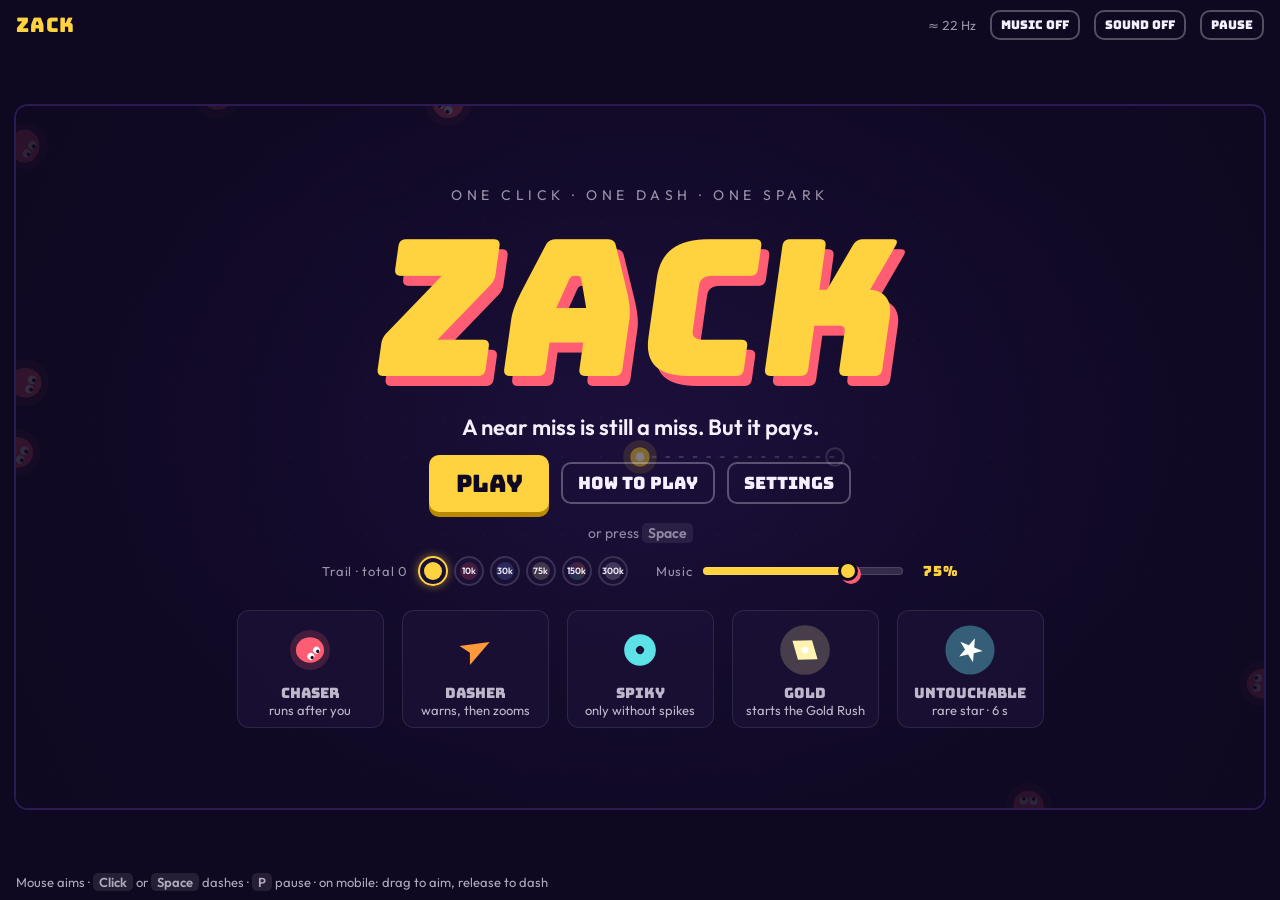
==== commit c11e843d: "Medaillen, Beat-Puls, Zielen am Handy, Hinweise, Einstellungen - Medaillen im Ergebnis: Bronze bis L" ====
--- a/index.html
+++ b/index.html
@@ -29,6 +29,7 @@
       <div class="row">
         <button class="primary" id="go">Play</button>
         <button class="ghost big" id="how" aria-expanded="false">How to play</button>
+        <button class="ghost big" id="set" aria-expanded="false">Settings</button>
       </div>
       <p class="press">or press <kbd>Space</kbd></p>
       <div class="prefs">
@@ -41,6 +42,11 @@
         <figure><canvas data-k="i"></canvas><figcaption><b>Spiky</b>only without spikes</figcaption></figure>
         <figure><canvas data-k="g"></canvas><figcaption><b>Gold</b>starts the Gold Rush</figcaption></figure>
         <figure><canvas data-k="u"></canvas><figcaption><b>Untouchable</b>rare star · 6 s</figcaption></figure>
+      </div>
+      <div class="settings nostart" id="settings" hidden>
+        <label class="vol" for="sfx"><span>Sound effects</span><input type="range" id="sfx" min="0" max="100" step="1" value="100"><output id="sfxV" for="sfx">100%</output></label>
+        <div class="setrow"><span>Screen shake &amp; flash</span><button class="ghost" id="fxBtn" aria-pressed="true">On</button></div>
+        <div class="setrow"><span>Tips for new players</span><button class="ghost" id="tipsBtn">Show tips again</button></div>
       </div>
       <ul class="rules nostart" id="ovRules" hidden>
         <li><b>Aim and click:</b> you dash through everything on the line.</li>
@@ -70,7 +76,7 @@
       <h1 id="ovTitle">ZACK</h1>
       <p class="cause" id="ovCause"></p>
       <p class="bigscore" id="ovScore">0</p>
-      <div class="bestbar" aria-hidden="true"><i id="ovBestBar"></i></div>
+      <canvas class="medals" id="ovMedals" aria-hidden="true"></canvas>
       <p class="sub bestline" id="ovSub"></p>
       <dl class="stats" id="ovStats">
         <div><dt>Best combo</dt><dd id="sCombo">0</dd></div>
@@ -89,7 +95,7 @@
   </div>
 </main>
 <div class="bar">
-  <span class="hint">Mouse aims · <kbd>Click</kbd> or <kbd>Space</kbd> dashes · <kbd>P</kbd> pause · on mobile: tap</span>
+  <span class="hint">Mouse aims · <kbd>Click</kbd> or <kbd>Space</kbd> dashes · <kbd>P</kbd> pause · on mobile: drag to aim, release to dash</span>
 </div>
 
 <script src="js/core.js"></script>
--- a/css/style.css
+++ b/css/style.css
@@ -95,16 +95,30 @@
 .unlock b{color:var(--spark)}
 .unlock.new{opacity:1;padding:.35em .9em;border-radius:99px;background:rgba(255,210,63,.14);box-shadow:inset 0 0 0 1px rgba(255,210,63,.5);animation:blink 1.2s ease-in-out 3}
 /* ---------- Ergebnis: Todes-Animation, große Punkte, Bestwert ---------- */
-.killer{width:144px;height:64px;display:block}
+.killer{width:108px;height:48px;display:block}
 #ovResult h1{font-size:clamp(28px,6vw,72px)}
+#ovResult{gap:clamp(4px,.9vw,8px)!important}
 .cause{margin:-4px 0 0;font-size:clamp(13px,1.6vw,17px);font-weight:600;opacity:.75}
 .cause:empty{display:none}
-.bigscore{margin:2px 0 0;font-family:var(--font-display);font-size:clamp(32px,6vw,72px);line-height:1;color:var(--ink);font-variant-numeric:tabular-nums}
+.bigscore{margin:2px 0 0;font-family:var(--font-display);font-size:clamp(30px,5.5vw,64px);line-height:1;color:var(--ink);font-variant-numeric:tabular-nums}
 .bestbar{width:min(360px,70%);height:6px;border-radius:3px;background:rgba(246,239,255,.14);overflow:hidden}
 .bestbar i{display:block;height:100%;width:0;background:var(--foe)}
 .overlay.end-on{background:rgba(14,8,32,.93)}
 .bestbar.rec i{background:var(--spark)}
 .bestline{font-size:clamp(12px,1.5vw,16px)!important;opacity:.8}
+.bestline.hs{opacity:1;font-family:var(--font-display);font-weight:400;letter-spacing:.06em;color:var(--night);background:var(--spark);padding:.3em 1em;border-radius:99px;box-shadow:3px 3px 0 var(--foe),0 0 18px rgba(255,210,63,.55);animation:hsPulse 1.2s ease-in-out infinite}
+@keyframes hsPulse{50%{transform:scale(1.06);box-shadow:3px 3px 0 var(--foe),0 0 30px rgba(255,210,63,.8)}}
+@media (prefers-reduced-motion:reduce){.bestline.hs{animation:none}}
+/* ---------- Medaillen ---------- */
+.medals{width:min(380px,92%);aspect-ratio:420/58;height:auto;display:block}
+/* ---------- Einstellungen ---------- */
+.settings{display:grid;gap:12px;padding:14px 20px;border-radius:12px;background:rgba(27,16,54,.75);min-width:min(420px,90%)}
+.settings[hidden]{display:none}
+.overlay.how .settings .vol{display:flex}
+.settings .vol span{opacity:.75;min-width:12ch}
+.setrow{display:flex;align-items:center;justify-content:space-between;gap:16px;font-size:clamp(11px,1.3vw,14px)}
+.setrow span{opacity:.75}
+#fxBtn[aria-pressed="false"]{opacity:.6}
 /* ---------- Pause ---------- */
 .ptitle{font-size:clamp(40px,9vw,96px)!important}
 /* ---------- Musik-Regler ---------- */
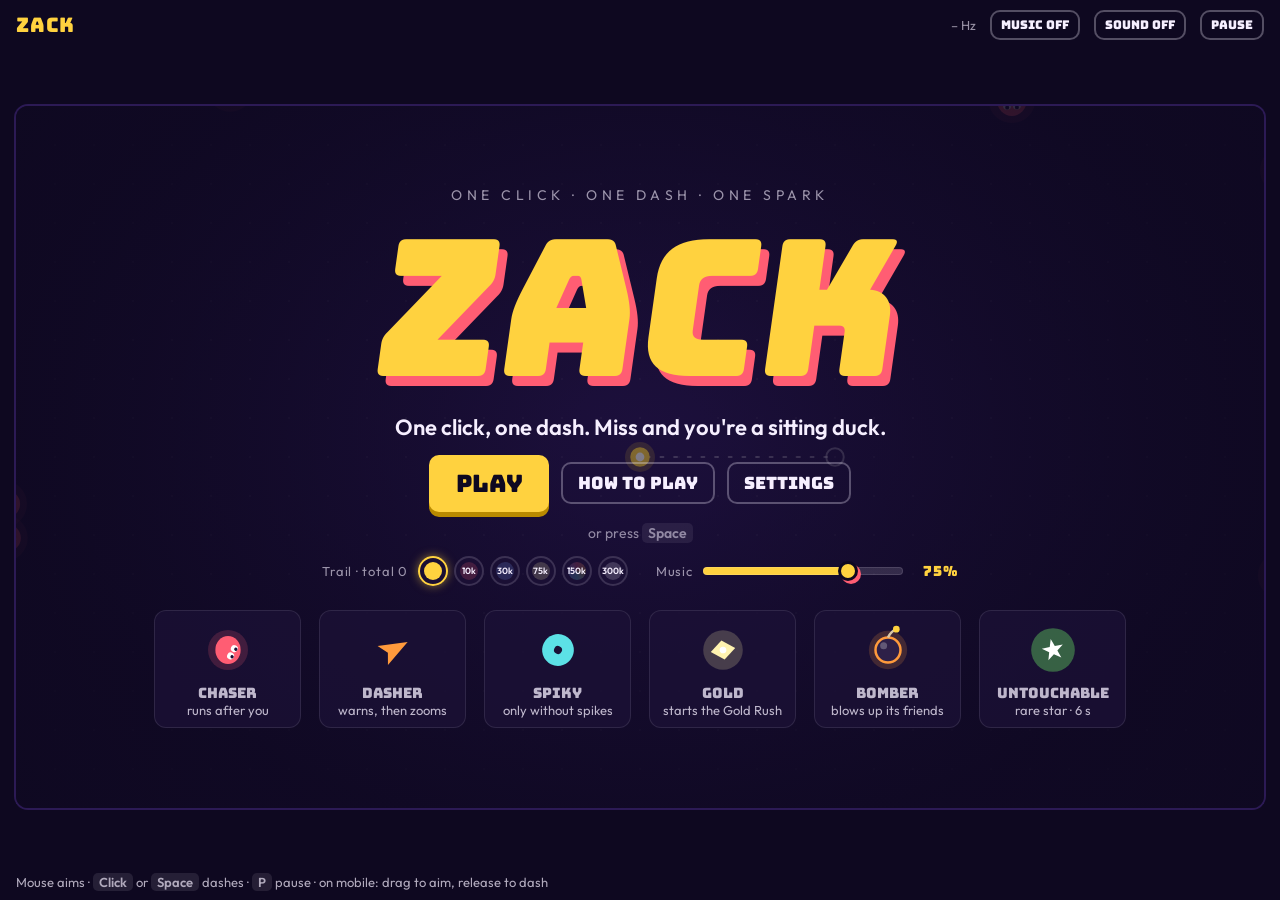
==== commit 90955730: "Bomber mit Kettenreaktion, Level-Ereignisse, Makellos-Serie - Bomber (ab 15 s, ~8 %): explodiert bei" ====
--- a/index.html
+++ b/index.html
@@ -41,6 +41,7 @@
         <figure><canvas data-k="r"></canvas><figcaption><b>Dasher</b>warns, then zooms</figcaption></figure>
         <figure><canvas data-k="i"></canvas><figcaption><b>Spiky</b>only without spikes</figcaption></figure>
         <figure><canvas data-k="g"></canvas><figcaption><b>Gold</b>starts the Gold Rush</figcaption></figure>
+        <figure><canvas data-k="b"></canvas><figcaption><b>Bomber</b>blows up its friends</figcaption></figure>
         <figure><canvas data-k="u"></canvas><figcaption><b>Untouchable</b>rare star · 6 s</figcaption></figure>
       </div>
       <div class="settings nostart" id="settings" hidden>
@@ -59,6 +60,9 @@
         <li>A hit while the ring is <b>red</b>: <b>Clutch!</b> Enemies wearing a <b>crown</b> are worth ×5.</li>
         <li>Wipe the field for a <b>Clean Sweep</b> bonus. Every 30 s brings a new <b>level</b>.</li>
         <li>Rare white <b>star</b>: <b>Untouchable</b> for 6 s – enemies that touch you burst and count as hits.</li>
+        <li>Hit a <b>Bomber</b>: it explodes and takes everything nearby with it – other Bombers too. <b>Chain reaction!</b></li>
+        <li>Every second level brings a short <b>event</b>: Swarm, Dasher Rain or Bounty Hunt.</li>
+        <li>5 aimed hits in a row without a miss: <b>Flawless</b> bonus.</li>
         <li>Your points add up across all runs and unlock new <b>trail colors</b>.</li>
       </ul>
      </div>
--- a/css/style.css
+++ b/css/style.css
@@ -71,7 +71,7 @@
 button.ghost.big{font-size:clamp(13px,1.7vw,17px);padding:.6em 1em}
 .press{margin:-2px 0 0;font-size:clamp(11px,1.3vw,14px);opacity:.55;animation:blink 1.6s ease-in-out infinite}
 @keyframes blink{50%{opacity:.25}}
-.cast{display:grid;grid-template-columns:repeat(5,minmax(0,1fr));gap:clamp(6px,1.5vw,18px);margin-top:clamp(2px,1vw,10px)}
+.cast{display:grid;grid-template-columns:repeat(6,minmax(0,1fr));gap:clamp(6px,1.5vw,18px);margin-top:clamp(2px,1vw,10px)}
 .cast[hidden]{display:none}
 .cast figure{margin:0;display:flex;flex-direction:column;align-items:center;gap:4px;padding:clamp(6px,1vw,10px) clamp(6px,1.2vw,14px);
   border-radius:12px;background:rgba(27,16,54,.75);box-shadow:inset 0 0 0 1px rgba(246,239,255,.1)}
